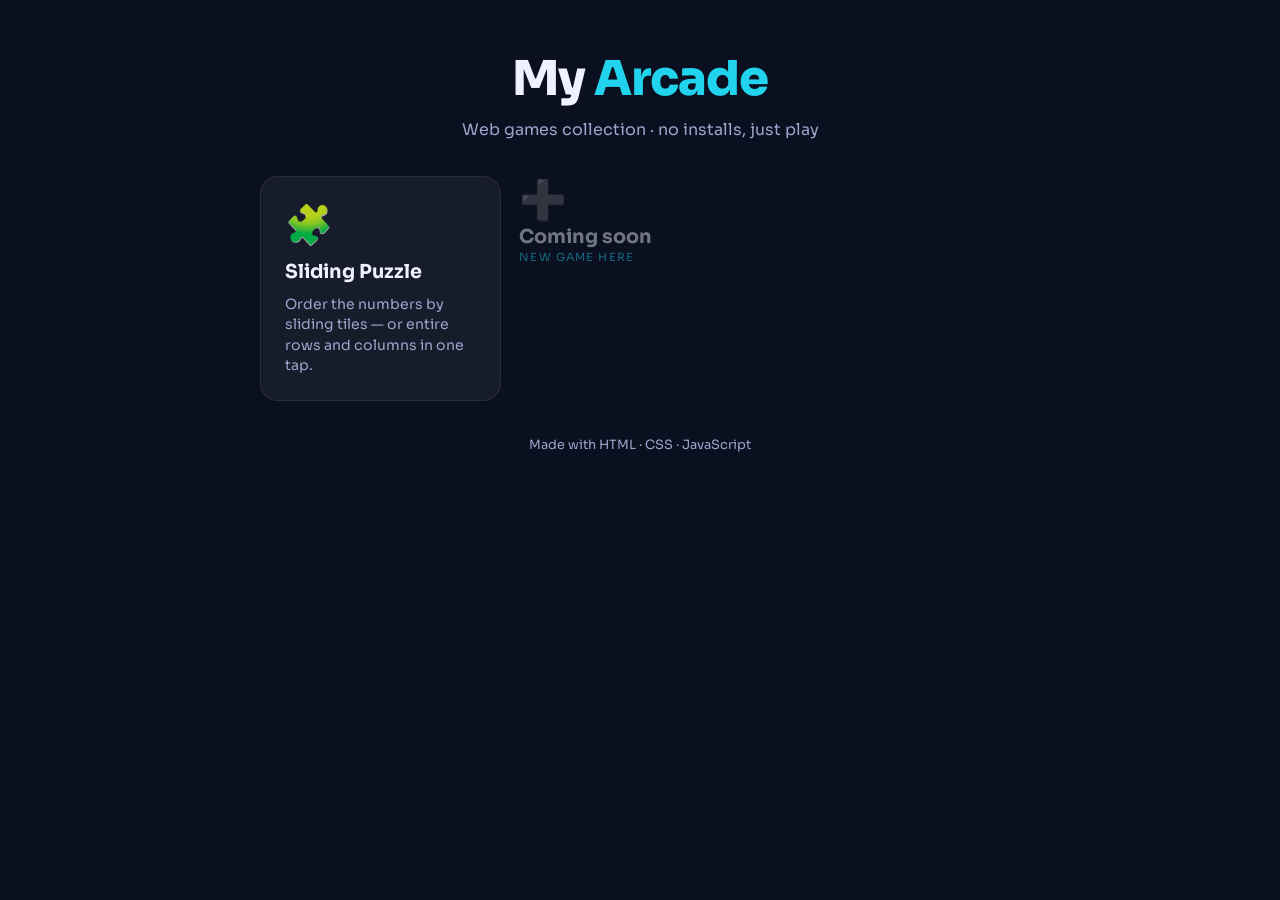
==== index.html @ caed8398 "feat: agregar arcade con menú principal y sliding puzzle - index.html como hub para elegir juego - s" ====
<!DOCTYPE html>
<html lang="en">
<head>
  <meta charset="UTF-8" />
  <meta name="viewport" content="width=device-width, initial-scale=1.0" />
  <title>Arcade · My games</title>
  <link rel="preconnect" href="https://fonts.googleapis.com" />
  <link href="https://fonts.googleapis.com/css2?family=Sora:wght@400;600;700;800&display=swap" rel="stylesheet" />
  <style>
    :root { --ink:#eef2ff; --dim:#9aa6cc; --accent:#7c5cff; --accent-2:#22d3ee; }
    * { box-sizing:border-box; margin:0; padding:0; }
    body {
      font-family:"Sora",system-ui,sans-serif; color:var(--ink); min-height:100dvh;
      background:#0b1020;
      padding:48px 20px; display:flex; flex-direction:column; align-items:center; gap:36px;
    }
    header { text-align:center; }
    h1 { font-size:clamp(2rem,7vw,3rem); font-weight:800; letter-spacing:-0.02em; }
    h1 span { color:var(--accent-2); }
    p.sub { color:var(--dim); margin-top:10px; }
    .grid { display:grid; grid-template-columns:repeat(auto-fill,minmax(220px,1fr));
      gap:18px; width:100%; max-width:760px; }
    a.card {
      text-decoration:none; color:var(--ink); border-radius:18px; padding:24px;
      background:rgba(255,255,255,0.05);
      border:1px solid rgba(255,255,255,0.08); transition:transform 160ms ease, border-color 160ms ease;
      display:flex; flex-direction:column; gap:10px; min-height:150px;
    }
    a.card:hover { transform:translateY(-4px); border-color:rgba(124,92,255,0.5); }
    .emoji { font-size:2.4rem; }
    .card h2 { font-size:1.2rem; }
    .card .desc { color:var(--dim); font-size:0.88rem; line-height:1.45; }
    .soon { opacity:0.45; pointer-events:none; }
    .soon .tag { font-size:0.7rem; color:var(--accent-2); text-transform:uppercase; letter-spacing:0.1em; }
    footer { color:var(--dim); font-size:0.8rem; }
  </style>
</head>
<body>
  <header>
    <h1>My <span>Arcade</span></h1>
    <p class="sub">Web games collection · no installs, just play</p>
  </header>

  <div class="grid">
    <a class="card" href="sliding-puzzle/index.html">
      <div class="emoji">🧩</div>
      <h2>Sliding Puzzle</h2>
      <p class="desc">Order the numbers by sliding tiles — or entire rows and columns in one tap.</p>
    </a>

    <div class="card soon">
      <div class="emoji">➕</div>
      <h2>Coming soon</h2>
      <p class="desc tag">New game here</p>
    </div>
  </div>

  <footer>Made with HTML · CSS · JavaScript</footer>
</body>
</html>
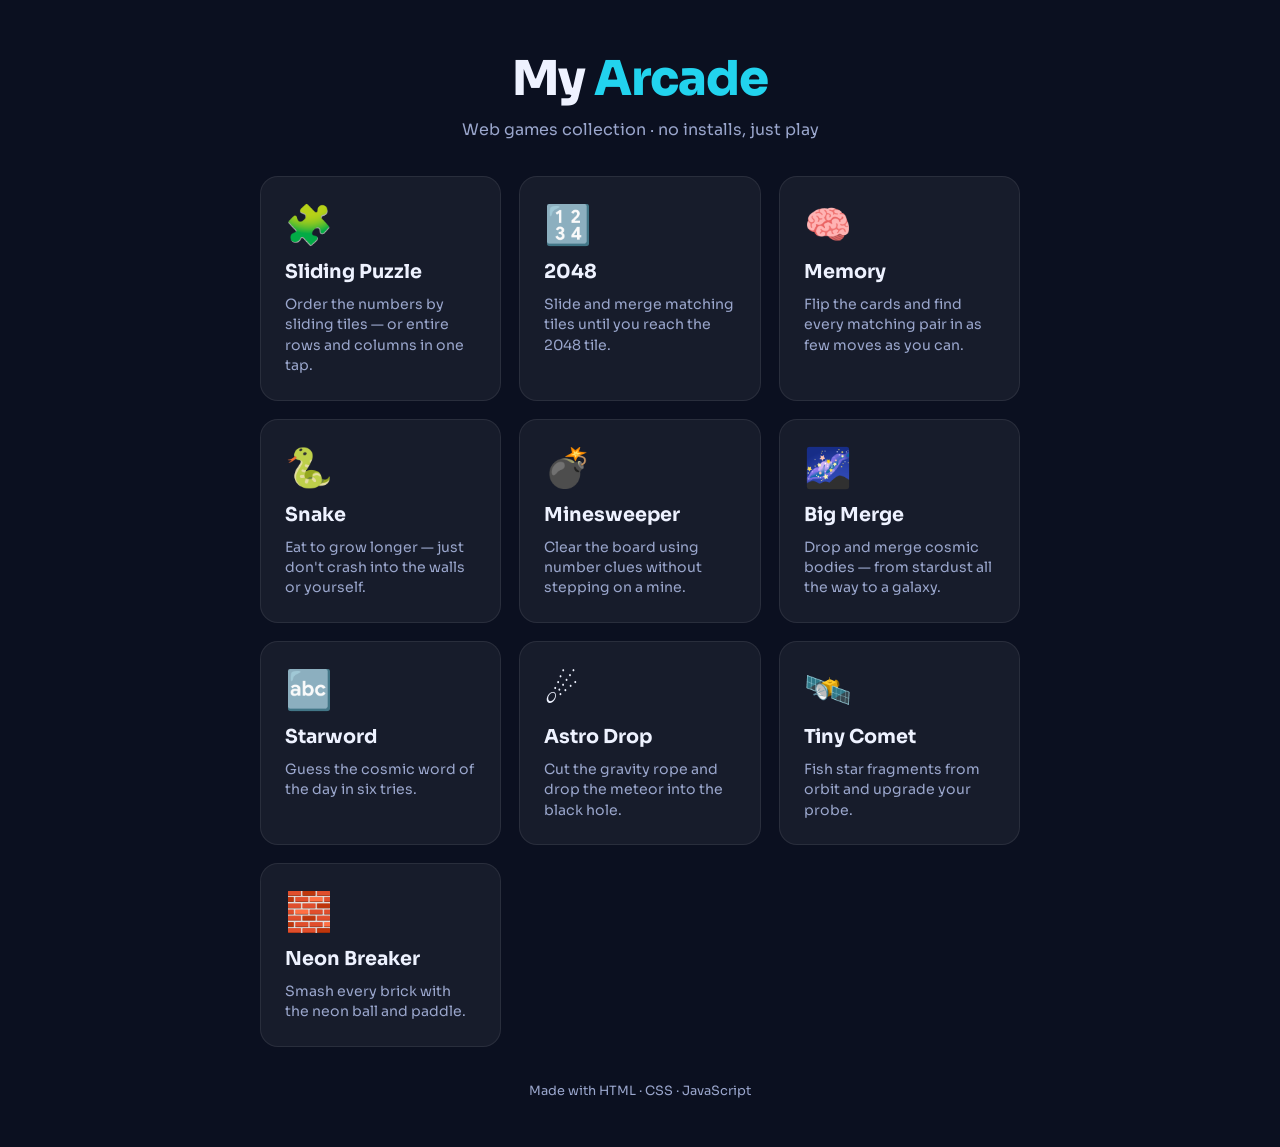
==== commit e2383ffc: "feat(arcade): enlazar los juegos nuevos en el menu y documentar en README" ====
--- a/index.html
+++ b/index.html
@@ -48,11 +48,59 @@
       <p class="desc">Order the numbers by sliding tiles — or entire rows and columns in one tap.</p>
     </a>
 
-    <div class="card soon">
-      <div class="emoji">➕</div>
-      <h2>Coming soon</h2>
-      <p class="desc tag">New game here</p>
-    </div>
+    <a class="card" href="2048/index.html">
+      <div class="emoji">🔢</div>
+      <h2>2048</h2>
+      <p class="desc">Slide and merge matching tiles until you reach the 2048 tile.</p>
+    </a>
+
+    <a class="card" href="memorama/index.html">
+      <div class="emoji">🧠</div>
+      <h2>Memory</h2>
+      <p class="desc">Flip the cards and find every matching pair in as few moves as you can.</p>
+    </a>
+
+    <a class="card" href="snake/index.html">
+      <div class="emoji">🐍</div>
+      <h2>Snake</h2>
+      <p class="desc">Eat to grow longer — just don't crash into the walls or yourself.</p>
+    </a>
+
+    <a class="card" href="buscaminas/index.html">
+      <div class="emoji">💣</div>
+      <h2>Minesweeper</h2>
+      <p class="desc">Clear the board using number clues without stepping on a mine.</p>
+    </a>
+
+    <a class="card" href="big-merge/index.html">
+      <div class="emoji">🌌</div>
+      <h2>Big Merge</h2>
+      <p class="desc">Drop and merge cosmic bodies — from stardust all the way to a galaxy.</p>
+    </a>
+
+    <a class="card" href="starword/index.html">
+      <div class="emoji">🔤</div>
+      <h2>Starword</h2>
+      <p class="desc">Guess the cosmic word of the day in six tries.</p>
+    </a>
+
+    <a class="card" href="astro-drop/index.html">
+      <div class="emoji">☄️</div>
+      <h2>Astro Drop</h2>
+      <p class="desc">Cut the gravity rope and drop the meteor into the black hole.</p>
+    </a>
+
+    <a class="card" href="tiny-comet/index.html">
+      <div class="emoji">🛰️</div>
+      <h2>Tiny Comet</h2>
+      <p class="desc">Fish star fragments from orbit and upgrade your probe.</p>
+    </a>
+
+    <a class="card" href="neon-breaker/index.html">
+      <div class="emoji">🧱</div>
+      <h2>Neon Breaker</h2>
+      <p class="desc">Smash every brick with the neon ball and paddle.</p>
+    </a>
   </div>
 
   <footer>Made with HTML · CSS · JavaScript</footer>
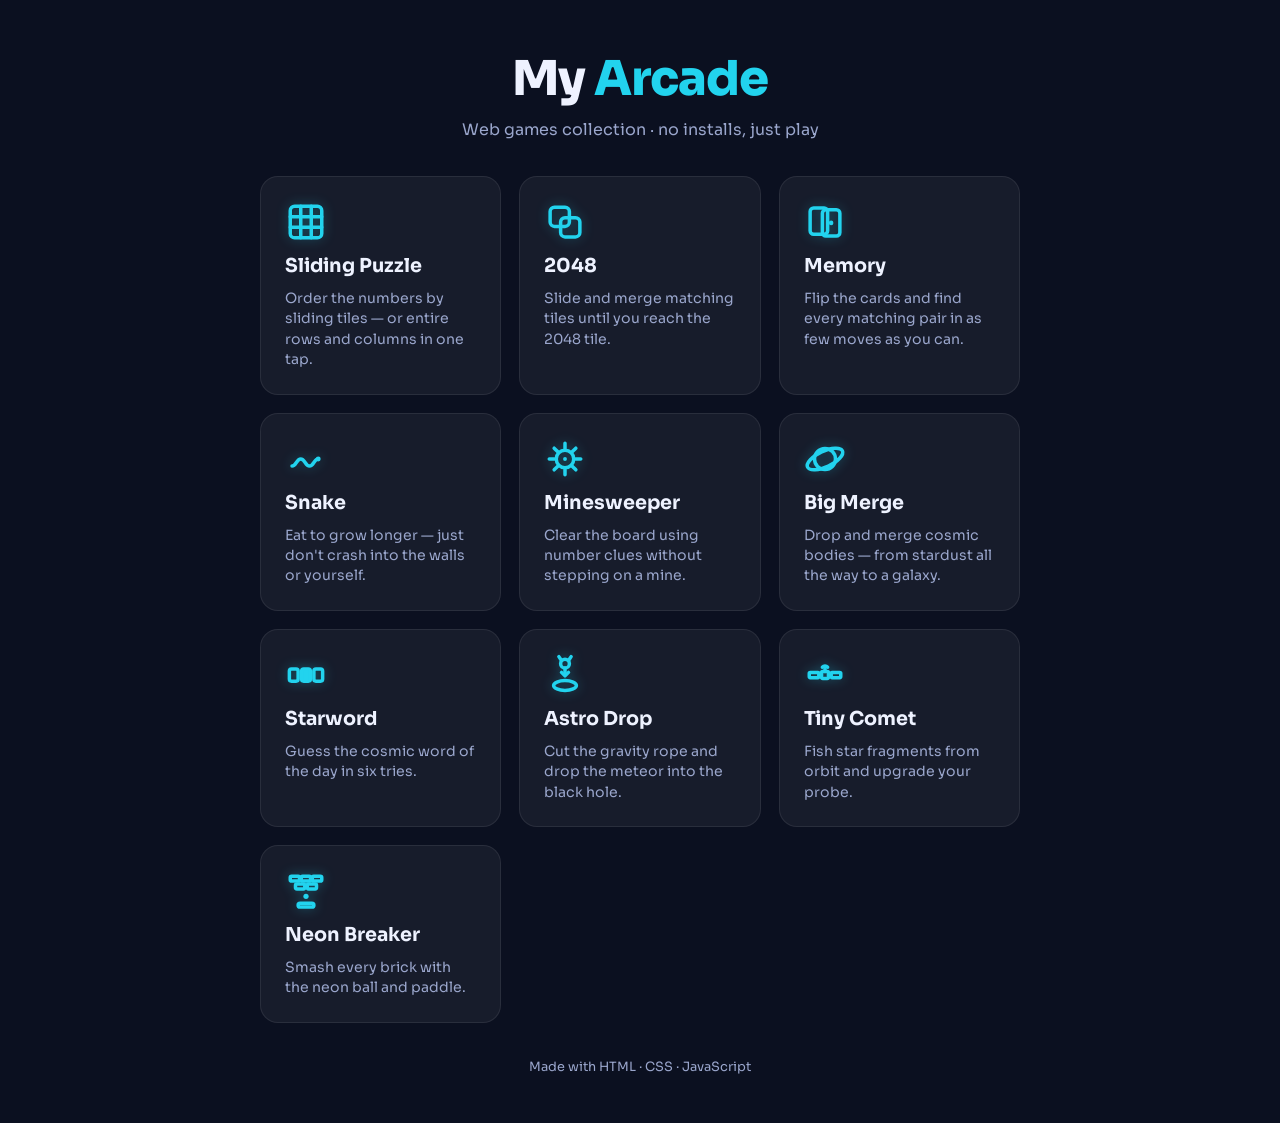
==== commit 4679b7e6: "refactor(arcade): reemplazar emojis del menu por iconos SVG y limpiar el README" ====
--- a/index.html
+++ b/index.html
@@ -27,7 +27,11 @@
       display:flex; flex-direction:column; gap:10px; min-height:150px;
     }
     a.card:hover { transform:translateY(-4px); border-color:rgba(124,92,255,0.5); }
-    .emoji { font-size:2.4rem; }
+    .icon { width:42px; height:42px; color:var(--accent-2);
+      transition:color 160ms ease, filter 160ms ease;
+      filter:drop-shadow(0 0 6px rgba(34,211,238,0.3)); }
+    .icon svg { width:100%; height:100%; display:block; }
+    a.card:hover .icon { color:var(--ink); filter:drop-shadow(0 0 9px rgba(124,92,255,0.55)); }
     .card h2 { font-size:1.2rem; }
     .card .desc { color:var(--dim); font-size:0.88rem; line-height:1.45; }
     .soon { opacity:0.45; pointer-events:none; }
@@ -43,61 +47,126 @@
 
   <div class="grid">
     <a class="card" href="sliding-puzzle/index.html">
-      <div class="emoji">🧩</div>
+      <div class="icon" aria-hidden="true">
+        <svg viewBox="0 0 24 24" fill="none" stroke="currentColor" stroke-width="2" stroke-linecap="round" stroke-linejoin="round">
+          <rect x="3" y="3" width="18" height="18" rx="2.5"/>
+          <path d="M9 3v18M15 3v18M3 9h18M3 15h18"/>
+        </svg>
+      </div>
       <h2>Sliding Puzzle</h2>
       <p class="desc">Order the numbers by sliding tiles — or entire rows and columns in one tap.</p>
     </a>
 
     <a class="card" href="2048/index.html">
-      <div class="emoji">🔢</div>
+      <div class="icon" aria-hidden="true">
+        <svg viewBox="0 0 24 24" fill="none" stroke="currentColor" stroke-width="2" stroke-linecap="round" stroke-linejoin="round">
+          <rect x="3.5" y="3.5" width="11" height="11" rx="2.5"/>
+          <rect x="9.5" y="9.5" width="11" height="11" rx="2.5"/>
+        </svg>
+      </div>
       <h2>2048</h2>
       <p class="desc">Slide and merge matching tiles until you reach the 2048 tile.</p>
     </a>
 
     <a class="card" href="memorama/index.html">
-      <div class="emoji">🧠</div>
+      <div class="icon" aria-hidden="true">
+        <svg viewBox="0 0 24 24" fill="none" stroke="currentColor" stroke-width="2" stroke-linecap="round" stroke-linejoin="round">
+          <rect x="3.5" y="4" width="10" height="15" rx="2"/>
+          <rect x="10.5" y="5" width="10" height="15" rx="2"/>
+          <circle cx="15.5" cy="12.5" r="1.3" fill="currentColor" stroke="none"/>
+        </svg>
+      </div>
       <h2>Memory</h2>
       <p class="desc">Flip the cards and find every matching pair in as few moves as you can.</p>
     </a>
 
     <a class="card" href="snake/index.html">
-      <div class="emoji">🐍</div>
+      <div class="icon" aria-hidden="true">
+        <svg viewBox="0 0 24 24" fill="none" stroke="currentColor" stroke-width="2" stroke-linecap="round" stroke-linejoin="round">
+          <path d="M4 16c2.5 0 2.5-4 5-4s2.5 4 5 4 2.5-4 5-4"/>
+          <circle cx="19" cy="12" r="1.4" fill="currentColor" stroke="none"/>
+        </svg>
+      </div>
       <h2>Snake</h2>
       <p class="desc">Eat to grow longer — just don't crash into the walls or yourself.</p>
     </a>
 
     <a class="card" href="buscaminas/index.html">
-      <div class="emoji">💣</div>
+      <div class="icon" aria-hidden="true">
+        <svg viewBox="0 0 24 24" fill="none" stroke="currentColor" stroke-width="2" stroke-linecap="round" stroke-linejoin="round">
+          <circle cx="12" cy="12" r="5"/>
+          <path d="M12 3v3M12 18v3M3 12h3M18 12h3M5.8 5.8l2.1 2.1M16.1 16.1l2.1 2.1M18.2 5.8l-2.1 2.1M7.9 16.1l-2.1 2.1"/>
+          <circle cx="12" cy="12" r="1.1" fill="currentColor" stroke="none"/>
+        </svg>
+      </div>
       <h2>Minesweeper</h2>
       <p class="desc">Clear the board using number clues without stepping on a mine.</p>
     </a>
 
     <a class="card" href="big-merge/index.html">
-      <div class="emoji">🌌</div>
+      <div class="icon" aria-hidden="true">
+        <svg viewBox="0 0 24 24" fill="none" stroke="currentColor" stroke-width="2" stroke-linecap="round" stroke-linejoin="round">
+          <circle cx="12" cy="12" r="6"/>
+          <ellipse cx="12" cy="12" rx="11" ry="4.5" transform="rotate(-25 12 12)"/>
+        </svg>
+      </div>
       <h2>Big Merge</h2>
       <p class="desc">Drop and merge cosmic bodies — from stardust all the way to a galaxy.</p>
     </a>
 
     <a class="card" href="starword/index.html">
-      <div class="emoji">🔤</div>
+      <div class="icon" aria-hidden="true">
+        <svg viewBox="0 0 24 24" fill="none" stroke="currentColor" stroke-width="2" stroke-linecap="round" stroke-linejoin="round">
+          <rect x="2.5" y="8.5" width="5" height="7" rx="1.2"/>
+          <rect x="9.5" y="8.5" width="5" height="7" rx="1.2" fill="currentColor"/>
+          <rect x="16.5" y="8.5" width="5" height="7" rx="1.2"/>
+        </svg>
+      </div>
       <h2>Starword</h2>
       <p class="desc">Guess the cosmic word of the day in six tries.</p>
     </a>
 
     <a class="card" href="astro-drop/index.html">
-      <div class="emoji">☄️</div>
+      <div class="icon" aria-hidden="true">
+        <svg viewBox="0 0 24 24" fill="none" stroke="currentColor" stroke-width="2" stroke-linecap="round" stroke-linejoin="round">
+          <circle cx="12" cy="5.5" r="2.5"/>
+          <path d="M9.5 3 8.5 1.5M14.5 3 15.5 1.5"/>
+          <path d="M12 8v3.5"/>
+          <path d="M10 10.5 12 12.5 14 10.5"/>
+          <ellipse cx="12" cy="18" rx="6.5" ry="2.8"/>
+        </svg>
+      </div>
       <h2>Astro Drop</h2>
       <p class="desc">Cut the gravity rope and drop the meteor into the black hole.</p>
     </a>
 
     <a class="card" href="tiny-comet/index.html">
-      <div class="emoji">🛰️</div>
+      <div class="icon" aria-hidden="true">
+        <svg viewBox="0 0 24 24" fill="none" stroke="currentColor" stroke-width="2" stroke-linecap="round" stroke-linejoin="round">
+          <rect x="10" y="10" width="4" height="4" rx="0.8"/>
+          <rect x="3" y="10.5" width="5.5" height="3" rx="0.6"/>
+          <rect x="15.5" y="10.5" width="5.5" height="3" rx="0.6"/>
+          <path d="M8.5 12h1.5M14 12h1.5"/>
+          <path d="M12 10V7.5"/>
+          <path d="M10.5 7.5a2 2 0 0 1 3 0"/>
+        </svg>
+      </div>
       <h2>Tiny Comet</h2>
       <p class="desc">Fish star fragments from orbit and upgrade your probe.</p>
     </a>
 
     <a class="card" href="neon-breaker/index.html">
-      <div class="emoji">🧱</div>
+      <div class="icon" aria-hidden="true">
+        <svg viewBox="0 0 24 24" fill="none" stroke="currentColor" stroke-width="2" stroke-linecap="round" stroke-linejoin="round">
+          <rect x="3" y="3.5" width="5.3" height="2.8" rx="0.8"/>
+          <rect x="9.3" y="3.5" width="5.3" height="2.8" rx="0.8"/>
+          <rect x="15.6" y="3.5" width="5.4" height="2.8" rx="0.8"/>
+          <rect x="6" y="8" width="5.3" height="2.8" rx="0.8"/>
+          <rect x="12.7" y="8" width="5.3" height="2.8" rx="0.8"/>
+          <circle cx="12" cy="15" r="1.5" fill="currentColor" stroke="none"/>
+          <rect x="7.5" y="19" width="9" height="2.2" rx="1.1"/>
+        </svg>
+      </div>
       <h2>Neon Breaker</h2>
       <p class="desc">Smash every brick with the neon ball and paddle.</p>
     </a>
